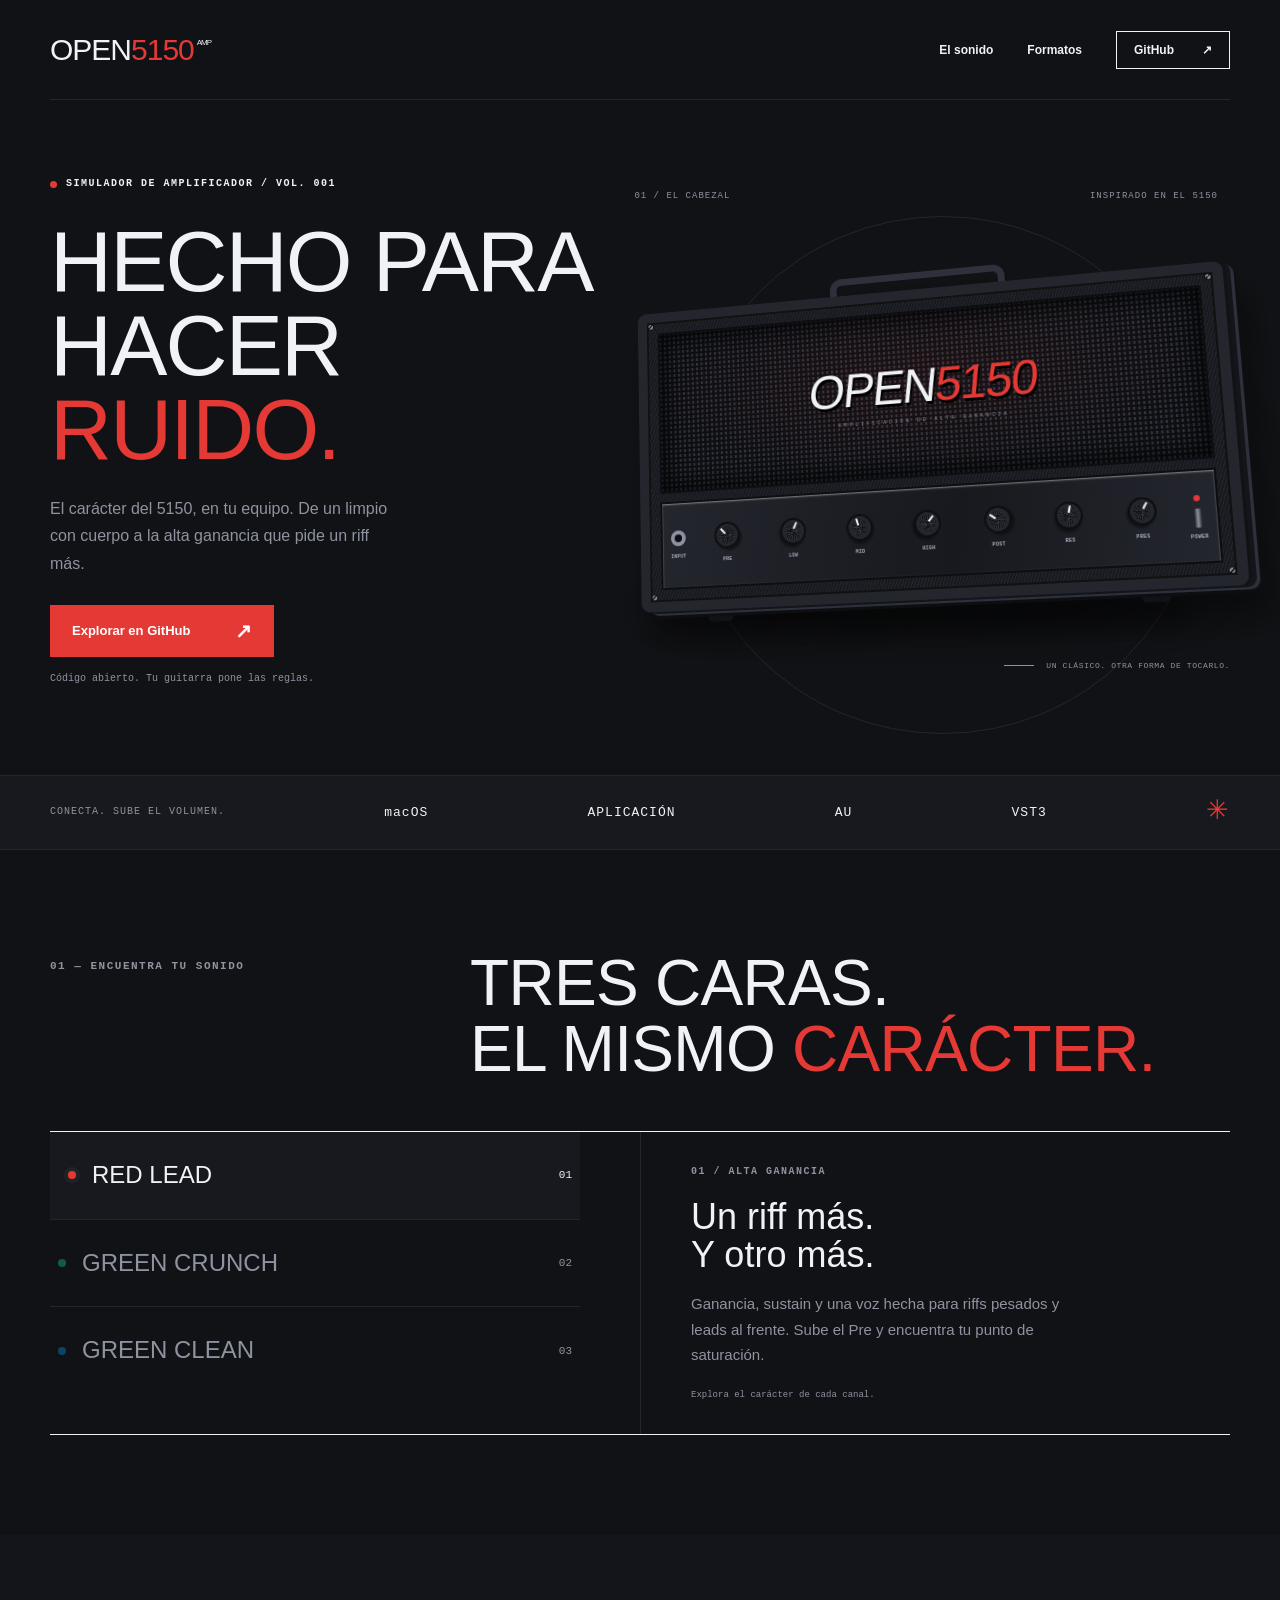
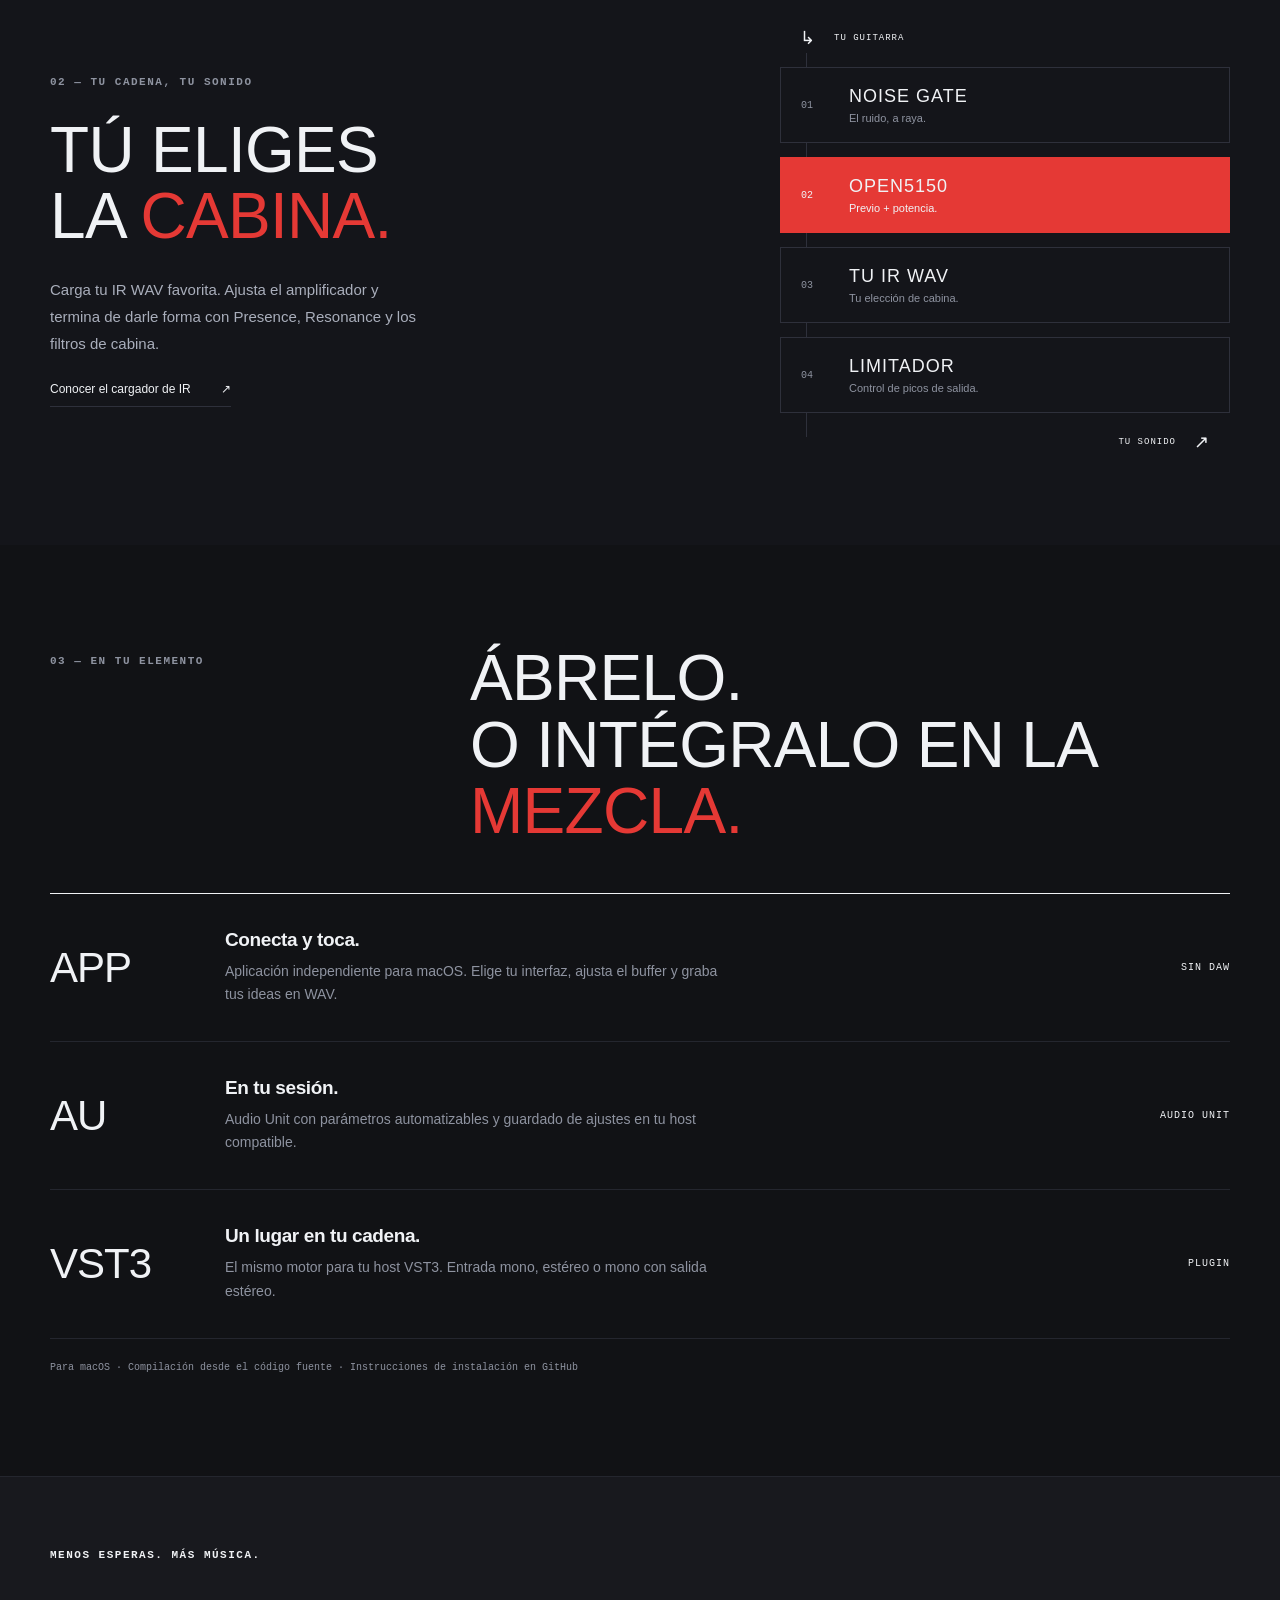
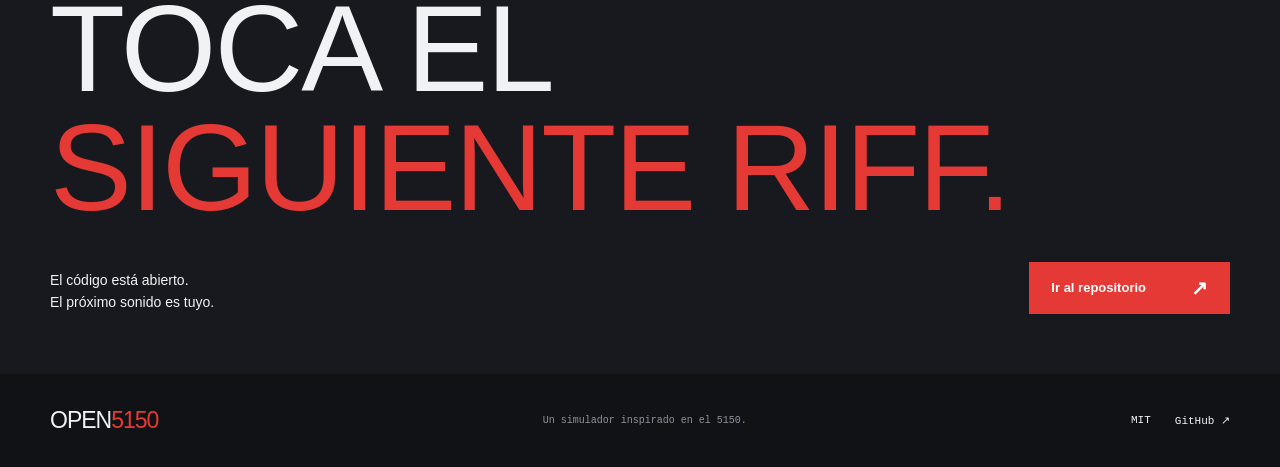
==== docs/index.html @ 1328b720 "Add OPEN5150 landing page with app colors and neutral Spanish" ====
<!doctype html>
<html lang="es">
<head>
  <meta charset="utf-8">
  <meta name="viewport" content="width=device-width, initial-scale=1">
  <meta name="theme-color" content="#111215">
  <meta name="description" content="OPEN5150. Un simulador inspirado en el 5150 para macOS, AU y VST3. Tres canales, alta ganancia e IR de cabina propias. Explora el proyecto en GitHub.">
  <meta property="og:title" content="OPEN5150 — Haz ruido.">
  <meta property="og:description" content="El carácter del 5150. Tu guitarra. Tu cabina. Código abierto para macOS, AU y VST3.">
  <meta property="og:type" content="website">
  <title>OPEN5150 — Haz ruido.</title>
  <link rel="icon" href="favicon.svg" type="image/svg+xml">
  <link rel="stylesheet" href="style.css">
  <script src="app.js" defer></script>
</head>
<body>
  <a class="skip-link" href="#main">Saltar al contenido</a>
  <header class="site-header shell">
    <a class="wordmark" href="#" aria-label="OPEN5150, inicio">OPEN<span>5150</span><i aria-hidden="true">AMP</i></a>
    <nav aria-label="Navegación principal">
      <a class="nav-detail" href="#sonido">El sonido</a>
      <a class="nav-detail" href="#formatos">Formatos</a>
      <a class="nav-github" href="https://github.com/cirocamano/open5150">GitHub <span aria-hidden="true">↗</span></a>
    </nav>
  </header>

  <main id="main">
    <section class="hero shell" aria-labelledby="hero-title">
      <div class="hero-copy">
        <p class="eyebrow"><span class="status-dot" aria-hidden="true"></span> SIMULADOR DE AMPLIFICADOR / VOL. 001</p>
        <h1 id="hero-title">HECHO PARA<br>HACER <span>RUIDO.</span></h1>
        <p class="hero-description">El carácter del 5150, en tu equipo. De un limpio con cuerpo a la alta ganancia que pide un riff más.</p>
        <a class="button button-dark" href="https://github.com/cirocamano/open5150">Explorar en GitHub <span aria-hidden="true">↗</span></a>
        <p class="hero-note">Código abierto. Tu guitarra pone las reglas.</p>
      </div>

      <div class="amp-stage" data-mode="lead">
        <div class="stage-label"><span>01 / EL CABEZAL</span><span>INSPIRADO EN EL 5150</span></div>
        <div class="amp-shadow" aria-hidden="true"></div>
        <div class="amp" role="img" aria-label="Ilustración de un cabezal OPEN5150 con rejilla, controles y piloto de canal">
          <div class="amp-handle" aria-hidden="true"></div>
          <div class="amp-body">
            <div class="amp-grille"><span class="grille-wordmark">OPEN<span>5150</span></span><span class="grille-tag">AMPLIFICACIÓN DE ALTA GANANCIA</span></div>
            <div class="amp-panel">
              <div class="input-jack"><span></span><small>INPUT</small></div>
              <div class="amp-controls" aria-hidden="true">
                <div class="control"><i style="--turn:-42deg"></i><small>PRE</small></div>
                <div class="control"><i style="--turn:25deg"></i><small>LOW</small></div>
                <div class="control"><i style="--turn:-18deg"></i><small>MID</small></div>
                <div class="control"><i style="--turn:40deg"></i><small>HIGH</small></div>
                <div class="control"><i style="--turn:-55deg"></i><small>POST</small></div>
                <div class="control"><i style="--turn:12deg"></i><small>RES</small></div>
                <div class="control"><i style="--turn:32deg"></i><small>PRES</small></div>
              </div>
              <div class="power-switch"><span class="amp-led"></span><i></i><small>POWER</small></div>
            </div>
            <span class="screw screw-tl"></span><span class="screw screw-tr"></span><span class="screw screw-bl"></span><span class="screw screw-br"></span>
          </div>
          <div class="amp-feet" aria-hidden="true"><i></i><i></i></div>
        </div>
        <div class="stage-caption"><span class="caption-line"></span><span>UN CLÁSICO. OTRA FORMA DE TOCARLO.</span></div>
      </div>
    </section>

    <div class="format-strip" aria-label="Disponible para macOS como aplicación, AU y VST3">
      <div class="shell"><span>CONECTA. SUBE EL VOLUMEN.</span><span>macOS</span><span>APLICACIÓN</span><span>AU</span><span>VST3</span><span class="strip-mark" aria-hidden="true">✳</span></div>
    </div>

    <section class="channels shell section-space" id="sonido" aria-labelledby="channels-title">
      <div class="section-heading"><p class="eyebrow">01 — ENCUENTRA TU SONIDO</p><h2 id="channels-title">TRES CARAS.<br>EL MISMO <em>CARÁCTER.</em></h2></div>
      <div class="channel-explorer">
        <div class="channel-options" role="group" aria-label="Explorar los canales del amplificador">
          <button class="channel-button" type="button" data-channel="lead" aria-pressed="true"><span class="channel-dot lead"></span><span>RED LEAD</span><span class="channel-number">01</span></button>
          <button class="channel-button" type="button" data-channel="crunch" aria-pressed="false"><span class="channel-dot crunch"></span><span>GREEN CRUNCH</span><span class="channel-number">02</span></button>
          <button class="channel-button" type="button" data-channel="clean" aria-pressed="false"><span class="channel-dot clean"></span><span>GREEN CLEAN</span><span class="channel-number">03</span></button>
        </div>
        <div class="channel-story" aria-live="polite" aria-atomic="true">
          <p class="eyebrow" id="channel-kicker">01 / ALTA GANANCIA</p>
          <h3 id="channel-title">Un riff más.<br>Y otro más.</h3>
          <p id="channel-description">Ganancia, sustain y una voz hecha para riffs pesados y leads al frente. Sube el Pre y encuentra tu punto de saturación.</p>
          <span class="channel-footnote">Explora el carácter de cada canal.</span>
        </div>
      </div>
    </section>

    <section class="signal-section" aria-labelledby="signal-title">
      <div class="shell signal-inner">
        <div><p class="eyebrow">02 — TU CADENA, TU SONIDO</p><h2 id="signal-title">TÚ ELIGES<br>LA <em>CABINA.</em></h2><p>Carga tu IR WAV favorita. Ajusta el amplificador y termina de darle forma con Presence, Resonance y los filtros de cabina.</p><a class="text-link" href="https://github.com/cirocamano/open5150#cabinas-e-ir">Conocer el cargador de IR <span aria-hidden="true">↗</span></a></div>
        <div class="signal-chain" aria-label="Cadena de señal: entrada, noise gate, amplificador, cabina IR y limitador">
          <div class="signal-end"><span>↳</span> TU GUITARRA</div>
          <div class="signal-node"><span>01</span><strong>NOISE GATE</strong><small>El ruido, a raya.</small></div>
          <div class="signal-node amp-node"><span>02</span><strong>OPEN5150</strong><small>Previo + potencia.</small></div>
          <div class="signal-node"><span>03</span><strong>TU IR WAV</strong><small>Tu elección de cabina.</small></div>
          <div class="signal-node"><span>04</span><strong>LIMITADOR</strong><small>Control de picos de salida.</small></div>
          <div class="signal-end signal-out">TU SONIDO <span>↗</span></div>
        </div>
      </div>
    </section>

    <section class="formats shell section-space" id="formatos" aria-labelledby="formats-title">
      <div class="section-heading"><p class="eyebrow">03 — EN TU ELEMENTO</p><h2 id="formats-title">ÁBRELO.<br>O INTÉGRALO EN LA <em>MEZCLA.</em></h2></div>
      <div class="format-list">
        <div class="format-row"><span class="format-type">APP</span><div><h3>Conecta y toca.</h3><p>Aplicación independiente para macOS. Elige tu interfaz, ajusta el buffer y graba tus ideas en WAV.</p></div><span class="format-label">SIN DAW</span></div>
        <div class="format-row"><span class="format-type">AU</span><div><h3>En tu sesión.</h3><p>Audio Unit con parámetros automatizables y guardado de ajustes en tu host compatible.</p></div><span class="format-label">AUDIO UNIT</span></div>
        <div class="format-row"><span class="format-type">VST3</span><div><h3>Un lugar en tu cadena.</h3><p>El mismo motor para tu host VST3. Entrada mono, estéreo o mono con salida estéreo.</p></div><span class="format-label">PLUGIN</span></div>
      </div>
      <p class="compatibility-note">Para macOS · Compilación desde el código fuente · Instrucciones de instalación en GitHub</p>
    </section>

    <section class="final-cta" aria-labelledby="cta-title"><div class="shell"><p class="eyebrow">MENOS ESPERAS. MÁS MÚSICA.</p><h2 id="cta-title">TOCA EL<br><span>SIGUIENTE RIFF.</span></h2><div class="cta-bottom"><p>El código está abierto.<br>El próximo sonido es tuyo.</p><a class="button button-dark" href="https://github.com/cirocamano/open5150">Ir al repositorio <span aria-hidden="true">↗</span></a></div></div></section>
  </main>

  <footer class="shell site-footer"><a class="wordmark" href="#">OPEN<span>5150</span></a><p>Un simulador inspirado en el 5150.</p><div><a href="https://github.com/cirocamano/open5150/blob/main/LICENSE">MIT</a><a href="https://github.com/cirocamano/open5150">GitHub ↗</a></div></footer>
</body>
</html>
---- docs/style.css ----
:root {
  --paper:#111215;
  --ink:#f0f2f5;
  --muted:#8e93a0;
  --accent:#e53935;
  --line:#24262e;
  --display:Impact,'Arial Narrow','Helvetica Neue',sans-serif;
  --mono:'SFMono-Regular',Consolas,'Liberation Mono',monospace;
  --channel:#e53935;
  color-scheme:dark
}
* {
  box-sizing:border-box
}
html {
  scroll-behavior:smooth;
  scroll-padding-top:30px
}
body {
  margin:0;
  background:var(--paper);
  color:var(--ink);
  font-family:Arial,Helvetica,sans-serif;
  -webkit-font-smoothing:antialiased
}
a {
  color:inherit;
  text-decoration:none
}
button {
  font:inherit
}
button,a {
  -webkit-tap-highlight-color:transparent
}
a:focus-visible,button:focus-visible {
  outline:3px solid var(--accent);
  outline-offset:6px
}
::selection {
  background:var(--accent);
  color:var(--ink)
}
.shell {
  width:min(1280px,calc(100% - 100px));
  margin-inline:auto
}
.eyebrow {
  font:11px/1.6 var(--mono);
  letter-spacing:1.5px;
  font-weight:600
}
.site-header {
  height:100px;
  display:flex;
  align-items:center;
  justify-content:space-between;
  border-bottom:1px solid var(--line)
}
.wordmark {
  font:30px/1 var(--display);
  letter-spacing:-1px;
  white-space:nowrap
}
.wordmark span {
  color:var(--accent)
}
.wordmark i {
  font:8px Arial;
  vertical-align:top;
  display:inline-block;
  margin:3px 0 0 3px
}
.site-header nav {
  display:flex;
  align-items:center;
  gap:34px;
  font-size:12px;
  font-weight:600
}
.nav-github {
  border:1px solid var(--ink);
  padding:11px 17px;
  display:flex;
  gap:28px
}
.nav-github:hover {
  background:var(--ink);
  color:var(--paper)
}
.hero {
  min-height:650px;
  display:grid;
  grid-template-columns:1fr 1.1fr;
  gap:20px;
  align-items:center;
  padding-block:76px 88px
}
.hero-copy {
  position:relative;
  z-index:1
}
.hero-copy .eyebrow {
  display:flex;
  align-items:center;
  gap:9px;
  font-size:10px
}
.status-dot {
  height:7px;
  width:7px;
  border-radius:50%;
  background:var(--accent)
}
h1,h2,h3,p {
  margin-top:0
}
h1 {
  font:clamp(62px,6.7vw,98px)/.98 var(--display);
  letter-spacing:-1.8px;
  margin-block:27px 24px
}
h1 span {
  color:var(--accent)
}
.hero-description {
  max-width:345px;
  font-size:16px;
  line-height:1.7;
  color:var(--muted);
  margin-bottom:28px
}
.button {
  min-height:52px;
  display:inline-flex;
  align-items:center;
  justify-content:space-between;
  gap:45px;
  padding:16px 22px;
  font-size:13px;
  font-weight:600;
  transition:background .2s,transform .2s
}
.button-dark {
  background:var(--accent);
  color:#fff
}
.button-dark:hover {
  background:#c62828;
  transform:translateY(-2px)
}
.button span {
  font-size:20px;
  line-height:1
}
.hero-note {
  margin:14px 0 0;
  font:10px/1.6 var(--mono);
  color:var(--muted)
}
.amp-stage {
  position:relative;
  isolation:isolate;
  min-width:0;
  min-height:410px;
  display:flex;
  flex-direction:column;
  justify-content:center;
  --channel:#e53935
}
.amp-stage[data-mode=crunch] {
  --channel:#10b981
}
.amp-stage[data-mode=clean] {
  --channel:#0284c7
}
.stage-label {
  display:flex;
  justify-content:space-between;
  font:9px/1 var(--mono);
  letter-spacing:1px;
  color:var(--muted);
  margin-bottom:65px;
  padding-inline:12px
}
.amp-stage:before {
  content:'';
  position:absolute;
  width:85%;
  aspect-ratio:1;
  border:1px solid #24262e;
  border-radius:50%;
  left:10%;
  top:5%;
  z-index:-2
}
.amp-stage:after {
  content:'5150';
  position:absolute;
  left:7%;
  top:22%;
  font:clamp(100px,14vw,220px)/1 var(--display);
  letter-spacing:-8px;
  color:#18191e;
  z-index:-1
}
.amp {
  position:relative;
  margin:0 4px 0 0;
  transform:perspective(1100px) rotateY(-10deg) rotateX(7deg) rotate(-4deg);
  filter:drop-shadow(9px 25px 15px #00000066)
}
.amp-body {
  position:relative;
  background:repeating-linear-gradient(110deg,#24262e 0 1px,#18191e 1px 3px);
  border:10px solid #24262e;
  border-radius:9px;
  box-shadow:inset 0 0 0 2px #111,3px 0 0 #111215,7px 2px 0 #14151a,10px 4px 0 #2e303b,12px 7px 0 #0d0e11;
  padding:12px
}
.amp-handle {
  width:30%;
  height:19px;
  margin:auto;
  border:7px solid #2e303b;
  border-bottom:0;
  border-radius:12px 12px 0 0;
  box-shadow:2px 0 #0d0e11;
  transform:translateY(1px)
}
.amp-grille {
  position:relative;
  aspect-ratio:3.3;
  background:radial-gradient(ellipse at 50% 40%,#e5393512,transparent 70%),repeating-linear-gradient(0deg,transparent 0 3px,#0d0e11 3px 5px),repeating-linear-gradient(90deg,#30333d 0 2px,#111215 2px 5px);
  border:2px solid #0d0e11;
  display:flex;
  align-items:center;
  justify-content:center;
  flex-direction:column;
  box-shadow:inset 0 0 20px 8px #0009
}
.grille-wordmark {
  font:clamp(28px,3.8vw,55px)/1 var(--display);
  letter-spacing:-1.6px;
  color:#f0f2f5;
  transform:skew(-8deg);
  text-shadow:2px 3px 0 #000
}
.grille-wordmark>span {
  color:#e53935
}
.grille-tag {
  font:5px/1 var(--mono);
  color:#8e93a0;
  letter-spacing:2.8px;
  margin-top:9px
}
.amp-panel {
  height:90px;
  background:linear-gradient(100deg,#24262e,#18191e 55%,#24262e);
  margin-top:9px;
  border:2px solid #0d0e11;
  box-shadow:inset 0 1px 2px #fff7;
  display:flex;
  align-items:center;
  padding:10px 9px;
  gap:12px
}
.amp-controls {
  display:flex;
  justify-content:space-between;
  flex:1;
  gap:5px
}
.control {
  display:flex;
  flex-direction:column;
  align-items:center;
  gap:9px;
  flex:1
}
.control i {
  position:relative;
  display:block;
  width:clamp(17px,2.1vw,30px);
  aspect-ratio:1;
  border-radius:50%;
  background:repeating-conic-gradient(#111215 0 9deg,#30333d 9deg 17deg);
  border:2px solid #0d0e11;
  box-shadow:0 3px 2px #0006,inset 0 0 0 3px #24262e;
  transform:rotate(var(--turn))
}
.control i:after {
  content:'';
  position:absolute;
  top:2px;
  left:calc(50% - 1px);
  width:2px;
  height:7px;
  background:#f0f2f5
}
.amp-panel small {
  font:5px/1 var(--mono);
  letter-spacing:.3px;
  color:#a9aebb;
  font-weight:bold;
  white-space:nowrap
}
.input-jack,.power-switch {
  display:flex;
  align-items:center;
  flex-direction:column;
  gap:9px
}
.input-jack>span {
  height:16px;
  width:16px;
  border:4px solid #8e93a0;
  border-radius:50%;
  background:#0d0e11;
  box-shadow:0 0 0 1px #24262e
}
.power-switch {
  position:relative;
  gap:6px;
  padding-top:4px
}
.power-switch>i {
  display:block;
  height:20px;
  width:10px;
  background:linear-gradient(90deg,#111215,#8e93a0,#18191e);
  border:1px solid #24262e;
  border-radius:2px
}
.amp-led {
  height:6px;
  width:6px;
  background:var(--channel);
  border-radius:50%;
  transition:background .3s
}
.amp-feet {
  display:flex;
  justify-content:space-between;
  padding-inline:12%;
  height:12px
}
.amp-feet i {
  width:26px;
  background:#111215;
  border-radius:0 0 4px 4px
}
.screw {
  position:absolute;
  height:5px;
  width:5px;
  border-radius:50%;
  background:linear-gradient(135deg,#8e93a0 0 40%,#111 40% 60%,#8e93a0 60%);
  box-shadow:0 0 0 1px #111215
}
.screw-tl {
  top:2px;
  left:2px
}
.screw-tr {
  top:2px;
  right:2px
}
.screw-bl {
  bottom:2px;
  left:2px
}
.screw-br {
  bottom:2px;
  right:2px
}
.amp-shadow {
  position:absolute;
  bottom:40px;
  left:5%;
  height:45px;
  width:90%;
  background:#00000080;
  filter:blur(15px);
  border-radius:50%;
  z-index:-1
}
.stage-caption {
  display:flex;
  align-items:center;
  justify-content:flex-end;
  gap:12px;
  font:8px/1.4 var(--mono);
  letter-spacing:.6px;
  margin-top:50px;
  color:var(--muted)
}
.caption-line {
  width:30px;
  height:1px;
  background:var(--muted)
}
.format-strip {
  background:#18191e;
  color:var(--ink);
  border-block:1px solid var(--line);
  padding-block:23px
}
.format-strip>.shell {
  display:flex;
  align-items:center;
  justify-content:space-between;
  gap:20px;
  font:13px/1 var(--mono);
  letter-spacing:1px
}
.format-strip .shell>span:first-child {
  color:#8e93a0;
  font-size:10px
}
.strip-mark {
  font-size:27px;
  color:var(--accent)
}
.section-space {
  padding-block:100px
}
.section-heading {
  display:grid;
  grid-template-columns:1fr 2fr;
  gap:40px;
  margin-bottom:48px
}
.section-heading .eyebrow {
  padding-top:8px;
  color:var(--muted)
}
h2 {
  font:clamp(43px,5vw,65px)/1.04 var(--display);
  letter-spacing:-.7px;
  margin-bottom:0
}
h2 em {
  font-style:normal;
  color:var(--accent)
}
.channel-explorer {
  display:grid;
  grid-template-columns:1fr 1fr;
  border-top:1px solid var(--ink);
  border-bottom:1px solid var(--ink)
}
.channel-options {
  padding-right:60px
}
.channel-button {
  display:flex;
  align-items:center;
  gap:16px;
  text-align:left;
  width:100%;
  padding:29px 8px;
  background:transparent;
  border:0;
  border-bottom:1px solid var(--line);
  color:var(--muted);
  cursor:pointer;
  font:24px/1.2 var(--display);
  transition:padding .2s,color .2s
}
.channel-button:last-child {
  border-bottom:0
}
.channel-button:hover,.channel-button[aria-pressed=true] {
  color:var(--ink);
  padding-left:18px
}
.channel-button[aria-pressed=true] {
  background:#18191e
}
.channel-dot {
  height:8px;
  width:8px;
  border-radius:50%;
  flex-shrink:0;
  opacity:.45
}
.channel-button[aria-pressed=true] .channel-dot {
  opacity:1;
  box-shadow:0 0 0 4px #ffffff0a
}
.lead {
  background:#e53935
}
.crunch {
  background:#10b981
}
.clean {
  background:#0284c7
}
.channel-number {
  font:11px var(--mono);
  margin-left:auto
}
.channel-story {
  padding:32px 20px 32px 50px;
  border-left:1px solid var(--line);
  min-width:0
}
.channel-story .eyebrow {
  color:var(--muted);
  font-size:10px
}
.channel-story h3 {
  font:36px/1.05 var(--display);
  margin-block:18px
}
.channel-story>p:not(.eyebrow) {
  max-width:380px;
  font-size:15px;
  line-height:1.7;
  color:var(--muted)
}
.channel-footnote {
  font:9px/1.5 var(--mono);
  color:var(--muted)
}
.signal-section {
  background:#14151a;
  color:var(--ink)
}
.signal-inner {
  display:grid;
  grid-template-columns:1fr 1fr;
  gap:100px;
  padding-block:88px
}
.signal-inner>div:first-child {
  align-self:center
}
.signal-inner .eyebrow {
  color:#8e93a0;
  margin-bottom:25px
}
.signal-inner h2 {
  margin-bottom:26px
}
.signal-inner p:not(.eyebrow) {
  max-width:370px;
  line-height:1.8;
  font-size:15px;
  color:#a9aebb
}
.text-link {
  display:inline-flex;
  gap:30px;
  align-items:center;
  font-size:12px;
  border-bottom:1px solid #2e303b;
  padding-block:10px
}
.text-link:hover {
  color:#ff8a80
}
.signal-chain {
  position:relative;
  max-width:450px;
  width:100%;
  justify-self:end
}
.signal-chain:before {
  content:'';
  position:absolute;
  top:20px;
  bottom:20px;
  left:26px;
  border-left:1px solid #2e303b
}
.signal-node {
  position:relative;
  border:1px solid #2e303b;
  padding:18px 20px;
  margin-block:14px;
  background:#14151a;
  display:grid;
  grid-template-columns:36px 1fr;
  gap:5px 12px
}
.signal-node>span {
  font:10px var(--mono);
  color:#8e93a0;
  grid-row:1/3;
  align-self:center
}
.signal-node strong {
  font:18px var(--display);
  letter-spacing:1px
}
.signal-node small {
  color:#8e93a0;
  font-size:11px
}
.amp-node {
  background:var(--accent);
  border-color:var(--accent);
  color:#f0f2f5
}
.amp-node>span,.amp-node small {
  color:#f0f2f5
}
.signal-end {
  position:relative;
  font:9px var(--mono);
  letter-spacing:1px;
  display:flex;
  align-items:center;
  gap:18px;
  background:#14151a;
  width:fit-content;
  padding:4px 20px
}
.signal-end>span {
  font-size:18px
}
.signal-out {
  margin-left:auto
}
.format-list {
  border-top:1px solid var(--ink)
}
.format-row {
  display:grid;
  grid-template-columns:140px 1fr 120px;
  gap:35px;
  align-items:center;
  padding-block:35px;
  border-bottom:1px solid var(--line)
}
.format-type {
  font:42px var(--display);
  letter-spacing:-1px
}
.format-row h3 {
  font-size:19px;
  letter-spacing:-.4px;
  margin-bottom:9px
}
.format-row p {
  font-size:14px;
  line-height:1.65;
  max-width:500px;
  color:var(--muted);
  margin-bottom:0
}
.format-label {
  font:10px/1.6 var(--mono);
  text-align:right;
  letter-spacing:1px
}
.compatibility-note {
  margin:20px 0 0;
  font:10px/1.7 var(--mono);
  color:var(--muted)
}
.final-cta {
  background:#18191e;
  border-top:1px solid var(--line);
  padding-block:70px 60px
}
.final-cta .eyebrow {
  margin-bottom:25px
}
.final-cta h2 {
  font-size:clamp(65px,9.6vw,130px);
  letter-spacing:-2px;
  line-height:.97
}
.final-cta h2>span {
  color:var(--accent)
}
.cta-bottom {
  display:flex;
  align-items:end;
  justify-content:space-between;
  gap:30px;
  margin-top:34px
}
.cta-bottom p {
  font-size:14px;
  line-height:1.6;
  margin:0
}
.site-footer {
  display:flex;
  align-items:center;
  justify-content:space-between;
  gap:30px;
  padding-block:35px
}
.site-footer .wordmark {
  font-size:23px
}
.site-footer p {
  font:10px/1.5 var(--mono);
  color:var(--muted);
  margin:0
}
.site-footer>div {
  display:flex;
  gap:24px;
  font:11px var(--mono)
}
.site-footer a:hover,.nav-detail:hover {
  color:#ff8a80
}
.skip-link {
  position:fixed;
  left:10px;
  top:10px;
  padding:12px;
  background:var(--accent);
  color:white;
  z-index:10;
  transform:translateY(-160%)
}
.skip-link:focus {
  transform:translateY(0)
}
@media(min-width:1450px) {
  .hero {
    min-height:740px
  }
  .amp-stage {
    min-height:460px
  }
  .amp-panel {
    height:100px
  }
  .stage-label {
    margin-bottom:80px
  }
}
@media(max-width:1000px) {
  .shell {
    width:calc(100% - 64px)
  }
  .hero {
    min-height:580px;
    padding-block:65px;
    grid-template-columns:1fr 1fr;
    gap:10px
  }
  h1 {
    font-size:clamp(58px,7.4vw,80px)
  }
  .amp-body {
    border-width:7px;
    padding:8px
  }
  .amp-panel {
    height:74px;
    padding:8px 5px;
    gap:7px
  }
  .control {
    gap:7px
  }
  .amp-panel small {
    font-size:4px
  }
  .grille-tag {
    font-size:4px;
    letter-spacing:1.8px
  }
  .stage-label {
    font-size:7px;
    margin-bottom:50px
  }
  .stage-caption {
    font-size:6px;
    margin-top:32px
  }
  .amp-stage {
    min-height:340px
  }
  .signal-inner {
    gap:55px
  }
  .section-heading {
    grid-template-columns:1fr 2fr;
    gap:20px
  }
  .channel-options {
    padding-right:30px
  }
  .channel-story {
    padding-left:30px
  }
  .format-row {
    grid-template-columns:100px 1fr 100px;
    gap:20px
  }
}
@media(max-width:740px) {
  .shell {
    width:calc(100% - 40px)
  }
  .site-header {
    height:78px
  }
  .wordmark {
    font-size:27px
  }
  .site-header nav {
    gap:18px
  }
  .nav-detail {
    display:none
  }
  .nav-github {
    padding:9px 12px;
    gap:20px
  }
  .hero {
    grid-template-columns:1fr;
    gap:15px;
    padding-block:40px 30px
  }
  .hero-copy .eyebrow {
    font-size:8px;
    letter-spacing:1px
  }
  h1 {
    font-size:clamp(64px,12.5vw,96px);
    margin-block:25px 20px;
    letter-spacing:-1px
  }
  .hero-description {
    max-width:380px;
    font-size:15px
  }
  .hero-note {
    font-size:9px
  }
  .amp-stage {
    max-width:550px;
    width:100%;
    margin-inline:auto;
    min-height:360px;
    padding:0 5px
  }
  .stage-label {
    margin-top:20px;
    margin-bottom:55px;
    font-size:8px
  }
  .amp {
    margin-inline:8px 15px
  }
  .amp-body {
    border-width:8px;
    padding:9px
  }
  .grille-wordmark {
    font-size:clamp(30px,8vw,50px)
  }
  .grille-tag {
    font-size:4px;
    letter-spacing:2px
  }
  .control i {
    width:clamp(20px,5vw,29px)
  }
  .amp-panel {
    height:80px;
    padding:10px 8px;
    gap:12px
  }
  .amp-panel small {
    font-size:5px
  }
  .stage-caption {
    font-size:7px;
    margin-top:35px
  }
  .amp-stage:after {
    font-size:180px;
    left:12%;
    top:17%
  }
  .amp-stage:before {
    width:70%;
    left:18%;
    top:2%
  }
  .amp-shadow {
    bottom:40px
  }
  .format-strip {
    padding-block:19px
  }
  .format-strip>.shell {
    font-size:9px;
    gap:12px;
    letter-spacing:.3px
  }
  .format-strip .shell>span:first-child {
    display:none
  }
  .strip-mark {
    font-size:20px
  }
  .section-space {
    padding-block:65px
  }
  .section-heading {
    grid-template-columns:1fr;
    gap:15px;
    margin-bottom:30px
  }
  .section-heading .eyebrow {
    padding-top:0;
    margin-bottom:0
  }
  h2 {
    font-size:clamp(40px,8vw,59px)
  }
  .channel-explorer {
    grid-template-columns:1fr
  }
  .channel-options {
    padding-right:0
  }
  .channel-button {
    padding:23px 8px;
    font-size:24px
  }
  .channel-button:last-child {
    border-bottom:1px solid var(--line)
  }
  .channel-story {
    border-left:0;
    padding:28px 8px 32px;
    min-height:260px
  }
  .channel-story h3 {
    font-size:34px
  }
  .signal-inner {
    grid-template-columns:1fr;
    padding-block:60px;
    gap:35px
  }
  .signal-inner .eyebrow {
    margin-bottom:20px
  }
  .signal-inner p:not(.eyebrow) {
    max-width:100%
  }
  .signal-chain {
    max-width:100%
  }
  .format-row {
    grid-template-columns:70px 1fr;
    gap:18px;
    padding-block:28px
  }
  .format-type {
    font-size:31px;
    align-self:start
  }
  .format-label {
    display:none
  }
  .format-row h3 {
    font-size:18px
  }
  .format-row p {
    font-size:13px
  }
  .compatibility-note {
    font-size:9px;
    line-height:1.9
  }
  .final-cta {
    padding-block:50px 40px
  }
  .final-cta h2 {
    font-size:clamp(52px,10.5vw,78px);
    letter-spacing:-1px
  }
  .cta-bottom {
    align-items:start;
    flex-direction:column;
    gap:24px
  }
  .cta-bottom .button {
    width:100%
  }
  .site-footer {
    flex-wrap:wrap;
    gap:20px;
    padding-block:28px
  }
  .site-footer p {
    order:3;
    flex-basis:100%;
    font-size:9px
  }
  .site-footer>div {
    margin-left:auto;
    font-size:10px
  }
}
@media(prefers-reduced-motion:reduce) {
  html {
    scroll-behavior:auto
  }
  *,*:before,*:after {
    transition:none!important
  }
}
.channel-story h3 {
  white-space:pre-line
}
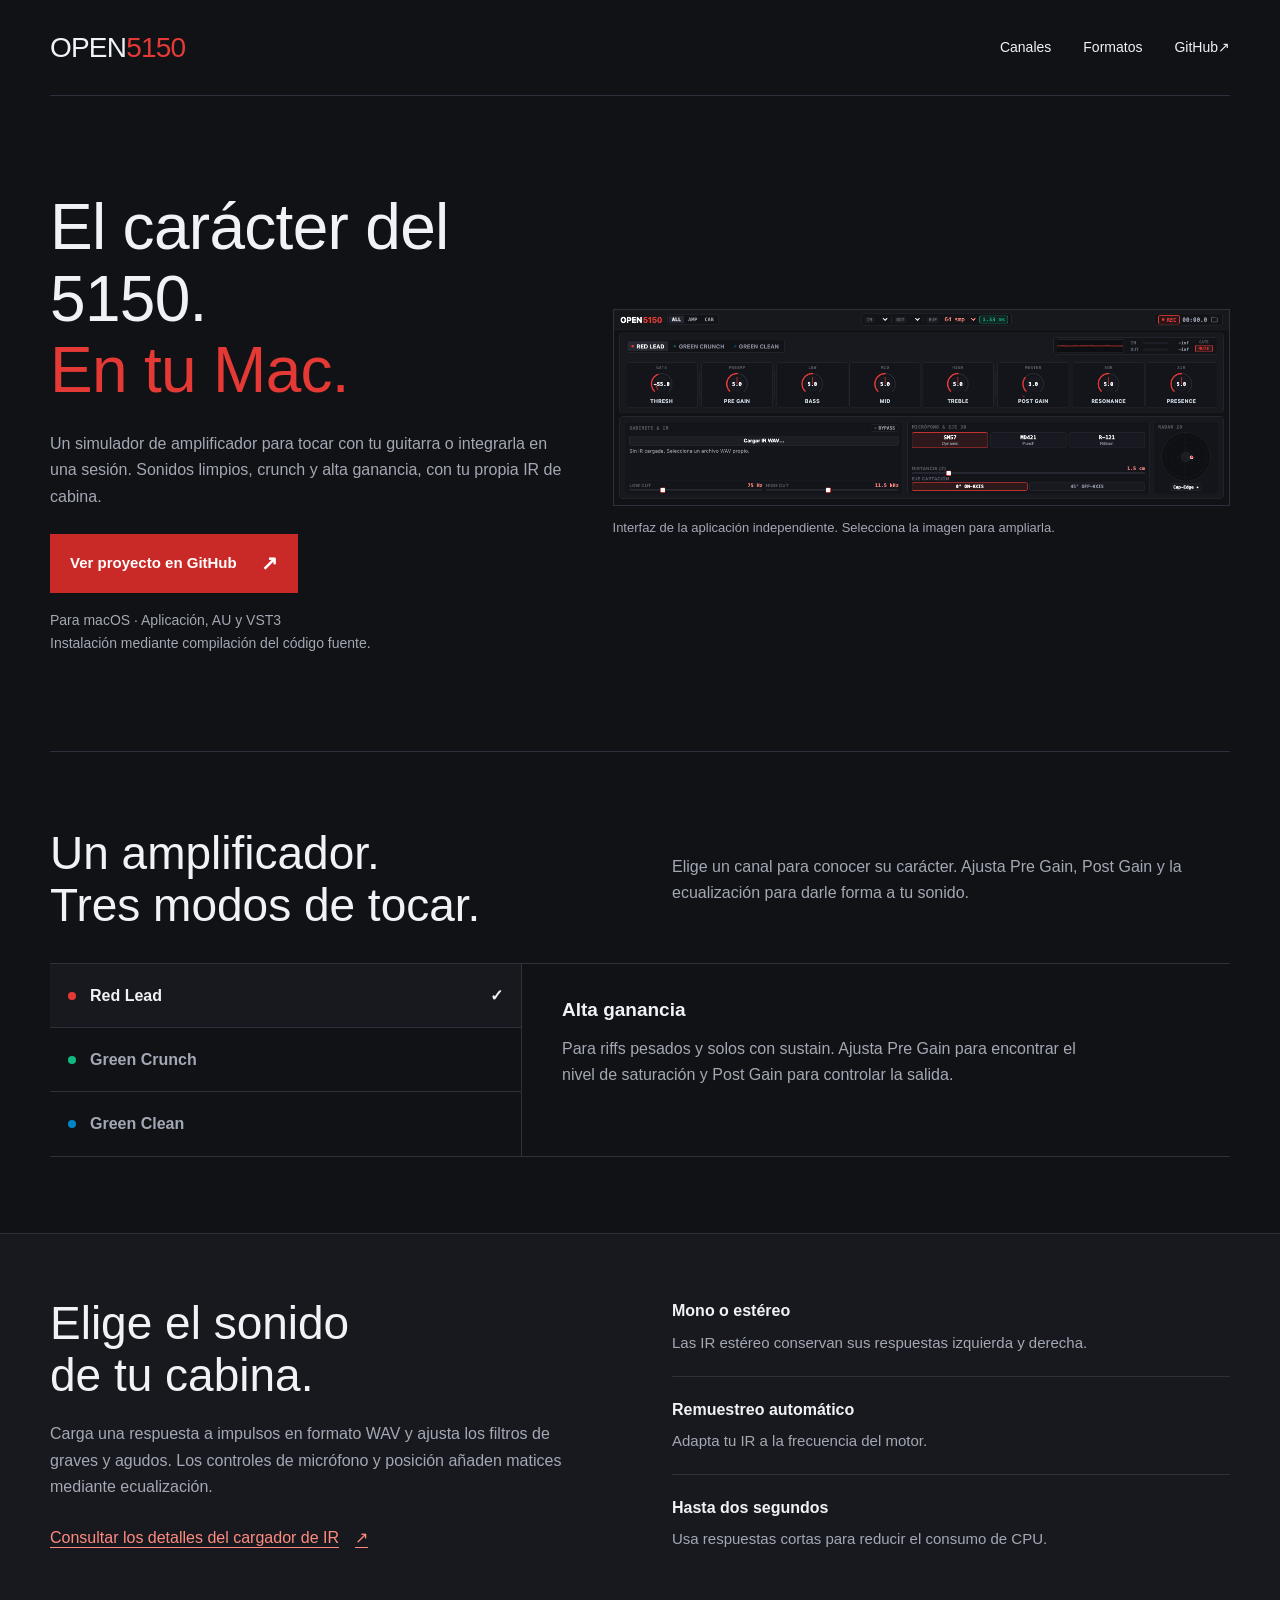
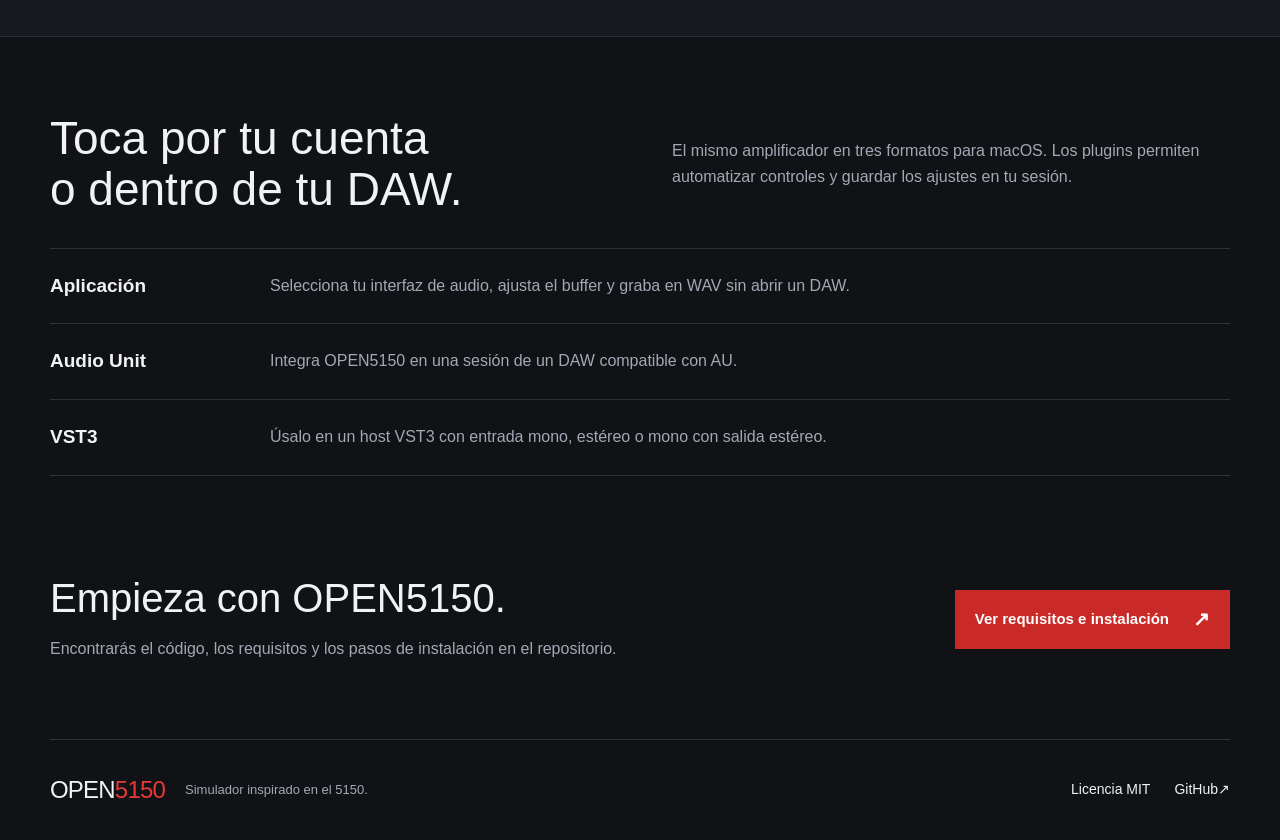
==== commit 131c242d: "Simplify landing content and improve accessibility with Serena design rules" ====
--- a/docs/index.html
+++ b/docs/index.html
@@ -4,11 +4,11 @@
   <meta charset="utf-8">
   <meta name="viewport" content="width=device-width, initial-scale=1">
   <meta name="theme-color" content="#111215">
-  <meta name="description" content="OPEN5150. Un simulador inspirado en el 5150 para macOS, AU y VST3. Tres canales, alta ganancia e IR de cabina propias. Explora el proyecto en GitHub.">
-  <meta property="og:title" content="OPEN5150 — Haz ruido.">
-  <meta property="og:description" content="El carácter del 5150. Tu guitarra. Tu cabina. Código abierto para macOS, AU y VST3.">
+  <meta name="description" content="Simulador de amplificador inspirado en el 5150 para macOS. Aplicación independiente, AU y VST3, con tres modos y carga de IR WAV. Código e instalación en GitHub.">
+  <meta property="og:title" content="OPEN5150 — Simulador de amplificador para macOS">
+  <meta property="og:description" content="Sonidos limpios, crunch y alta ganancia. Usa OPEN5150 como aplicación o plugin AU y VST3.">
   <meta property="og:type" content="website">
-  <title>OPEN5150 — Haz ruido.</title>
+  <title>OPEN5150 — Simulador de amplificador para macOS</title>
   <link rel="icon" href="favicon.svg" type="image/svg+xml">
   <link rel="stylesheet" href="style.css">
   <script src="app.js" defer></script>
@@ -16,100 +16,85 @@
 <body>
   <a class="skip-link" href="#main">Saltar al contenido</a>
   <header class="site-header shell">
-    <a class="wordmark" href="#" aria-label="OPEN5150, inicio">OPEN<span>5150</span><i aria-hidden="true">AMP</i></a>
+    <a class="wordmark" href="#" aria-label="OPEN5150, inicio">OPEN<span>5150</span></a>
     <nav aria-label="Navegación principal">
-      <a class="nav-detail" href="#sonido">El sonido</a>
-      <a class="nav-detail" href="#formatos">Formatos</a>
-      <a class="nav-github" href="https://github.com/cirocamano/open5150">GitHub <span aria-hidden="true">↗</span></a>
+      <a href="#sonido">Canales</a>
+      <a href="#formatos">Formatos</a>
+      <a href="https://github.com/cirocamano/open5150">GitHub <span aria-hidden="true">↗</span></a>
     </nav>
   </header>
 
   <main id="main">
     <section class="hero shell" aria-labelledby="hero-title">
       <div class="hero-copy">
-        <p class="eyebrow"><span class="status-dot" aria-hidden="true"></span> SIMULADOR DE AMPLIFICADOR / VOL. 001</p>
-        <h1 id="hero-title">HECHO PARA<br>HACER <span>RUIDO.</span></h1>
-        <p class="hero-description">El carácter del 5150, en tu equipo. De un limpio con cuerpo a la alta ganancia que pide un riff más.</p>
-        <a class="button button-dark" href="https://github.com/cirocamano/open5150">Explorar en GitHub <span aria-hidden="true">↗</span></a>
-        <p class="hero-note">Código abierto. Tu guitarra pone las reglas.</p>
+        <h1 id="hero-title">El carácter del 5150.<br><span>En tu Mac.</span></h1>
+        <p class="hero-description">Un simulador de amplificador para tocar con tu guitarra o integrarla en una sesión. Sonidos limpios, crunch y alta ganancia, con tu propia IR de cabina.</p>
+        <a class="button" href="https://github.com/cirocamano/open5150">Ver proyecto en GitHub <span aria-hidden="true">↗</span></a>
+        <p class="hero-note">Para macOS · Aplicación, AU y VST3<br>Instalación mediante compilación del código fuente.</p>
       </div>
-
-      <div class="amp-stage" data-mode="lead">
-        <div class="stage-label"><span>01 / EL CABEZAL</span><span>INSPIRADO EN EL 5150</span></div>
-        <div class="amp-shadow" aria-hidden="true"></div>
-        <div class="amp" role="img" aria-label="Ilustración de un cabezal OPEN5150 con rejilla, controles y piloto de canal">
-          <div class="amp-handle" aria-hidden="true"></div>
-          <div class="amp-body">
-            <div class="amp-grille"><span class="grille-wordmark">OPEN<span>5150</span></span><span class="grille-tag">AMPLIFICACIÓN DE ALTA GANANCIA</span></div>
-            <div class="amp-panel">
-              <div class="input-jack"><span></span><small>INPUT</small></div>
-              <div class="amp-controls" aria-hidden="true">
-                <div class="control"><i style="--turn:-42deg"></i><small>PRE</small></div>
-                <div class="control"><i style="--turn:25deg"></i><small>LOW</small></div>
-                <div class="control"><i style="--turn:-18deg"></i><small>MID</small></div>
-                <div class="control"><i style="--turn:40deg"></i><small>HIGH</small></div>
-                <div class="control"><i style="--turn:-55deg"></i><small>POST</small></div>
-                <div class="control"><i style="--turn:12deg"></i><small>RES</small></div>
-                <div class="control"><i style="--turn:32deg"></i><small>PRES</small></div>
-              </div>
-              <div class="power-switch"><span class="amp-led"></span><i></i><small>POWER</small></div>
-            </div>
-            <span class="screw screw-tl"></span><span class="screw screw-tr"></span><span class="screw screw-bl"></span><span class="screw screw-br"></span>
-          </div>
-          <div class="amp-feet" aria-hidden="true"><i></i><i></i></div>
-        </div>
-        <div class="stage-caption"><span class="caption-line"></span><span>UN CLÁSICO. OTRA FORMA DE TOCARLO.</span></div>
-      </div>
+      <figure class="product-preview">
+        <a href="assets/interface.png" target="_blank" rel="noopener" aria-label="Abrir captura ampliada de la interfaz de OPEN5150 en una pestaña nueva">
+          <img src="assets/interface.png" width="1200" height="380" alt="Interfaz de OPEN5150: selección de canal, controles del amplificador, cargador de IR WAV y ajustes de micrófono.">
+        </a>
+        <figcaption>Interfaz de la aplicación independiente. Selecciona la imagen para ampliarla.</figcaption>
+      </figure>
     </section>
 
-    <div class="format-strip" aria-label="Disponible para macOS como aplicación, AU y VST3">
-      <div class="shell"><span>CONECTA. SUBE EL VOLUMEN.</span><span>macOS</span><span>APLICACIÓN</span><span>AU</span><span>VST3</span><span class="strip-mark" aria-hidden="true">✳</span></div>
-    </div>
-
     <section class="channels shell section-space" id="sonido" aria-labelledby="channels-title">
-      <div class="section-heading"><p class="eyebrow">01 — ENCUENTRA TU SONIDO</p><h2 id="channels-title">TRES CARAS.<br>EL MISMO <em>CARÁCTER.</em></h2></div>
+      <div class="section-heading">
+        <h2 id="channels-title">Un amplificador.<br>Tres modos de tocar.</h2>
+        <p>Elige un canal para conocer su carácter. Ajusta Pre Gain, Post Gain y la ecualización para darle forma a tu sonido.</p>
+      </div>
       <div class="channel-explorer">
-        <div class="channel-options" role="group" aria-label="Explorar los canales del amplificador">
-          <button class="channel-button" type="button" data-channel="lead" aria-pressed="true"><span class="channel-dot lead"></span><span>RED LEAD</span><span class="channel-number">01</span></button>
-          <button class="channel-button" type="button" data-channel="crunch" aria-pressed="false"><span class="channel-dot crunch"></span><span>GREEN CRUNCH</span><span class="channel-number">02</span></button>
-          <button class="channel-button" type="button" data-channel="clean" aria-pressed="false"><span class="channel-dot clean"></span><span>GREEN CLEAN</span><span class="channel-number">03</span></button>
+        <div class="channel-options" role="group" aria-label="Conocer los canales del amplificador">
+          <button type="button" data-channel="lead" aria-pressed="true" aria-controls="channel-story"><span class="channel-dot lead" aria-hidden="true"></span>Red Lead</button>
+          <button type="button" data-channel="crunch" aria-pressed="false" aria-controls="channel-story"><span class="channel-dot crunch" aria-hidden="true"></span>Green Crunch</button>
+          <button type="button" data-channel="clean" aria-pressed="false" aria-controls="channel-story"><span class="channel-dot clean" aria-hidden="true"></span>Green Clean</button>
         </div>
-        <div class="channel-story" aria-live="polite" aria-atomic="true">
-          <p class="eyebrow" id="channel-kicker">01 / ALTA GANANCIA</p>
-          <h3 id="channel-title">Un riff más.<br>Y otro más.</h3>
-          <p id="channel-description">Ganancia, sustain y una voz hecha para riffs pesados y leads al frente. Sube el Pre y encuentra tu punto de saturación.</p>
-          <span class="channel-footnote">Explora el carácter de cada canal.</span>
+        <div class="channel-story" id="channel-story" data-mode="lead" aria-live="polite" aria-atomic="true">
+          <h3 id="channel-title">Alta ganancia</h3>
+          <p id="channel-description">Para riffs pesados y solos con sustain. Ajusta Pre Gain para encontrar el nivel de saturación y Post Gain para controlar la salida.</p>
         </div>
       </div>
     </section>
 
-    <section class="signal-section" aria-labelledby="signal-title">
-      <div class="shell signal-inner">
-        <div><p class="eyebrow">02 — TU CADENA, TU SONIDO</p><h2 id="signal-title">TÚ ELIGES<br>LA <em>CABINA.</em></h2><p>Carga tu IR WAV favorita. Ajusta el amplificador y termina de darle forma con Presence, Resonance y los filtros de cabina.</p><a class="text-link" href="https://github.com/cirocamano/open5150#cabinas-e-ir">Conocer el cargador de IR <span aria-hidden="true">↗</span></a></div>
-        <div class="signal-chain" aria-label="Cadena de señal: entrada, noise gate, amplificador, cabina IR y limitador">
-          <div class="signal-end"><span>↳</span> TU GUITARRA</div>
-          <div class="signal-node"><span>01</span><strong>NOISE GATE</strong><small>El ruido, a raya.</small></div>
-          <div class="signal-node amp-node"><span>02</span><strong>OPEN5150</strong><small>Previo + potencia.</small></div>
-          <div class="signal-node"><span>03</span><strong>TU IR WAV</strong><small>Tu elección de cabina.</small></div>
-          <div class="signal-node"><span>04</span><strong>LIMITADOR</strong><small>Control de picos de salida.</small></div>
-          <div class="signal-end signal-out">TU SONIDO <span>↗</span></div>
+    <section class="cabinet-section" aria-labelledby="cabinet-title">
+      <div class="shell cabinet-inner">
+        <div>
+          <h2 id="cabinet-title">Elige el sonido<br>de tu cabina.</h2>
+          <p>Carga una respuesta a impulsos en formato WAV y ajusta los filtros de graves y agudos. Los controles de micrófono y posición añaden matices mediante ecualización.</p>
+          <a class="text-link" href="https://github.com/cirocamano/open5150#cabinas-e-ir">Consultar los detalles del cargador de IR <span aria-hidden="true">↗</span></a>
         </div>
+        <dl class="ir-specs">
+          <div><dt>Mono o estéreo</dt><dd>Las IR estéreo conservan sus respuestas izquierda y derecha.</dd></div>
+          <div><dt>Remuestreo automático</dt><dd>Adapta tu IR a la frecuencia del motor.</dd></div>
+          <div><dt>Hasta dos segundos</dt><dd>Usa respuestas cortas para reducir el consumo de CPU.</dd></div>
+        </dl>
       </div>
     </section>
 
     <section class="formats shell section-space" id="formatos" aria-labelledby="formats-title">
-      <div class="section-heading"><p class="eyebrow">03 — EN TU ELEMENTO</p><h2 id="formats-title">ÁBRELO.<br>O INTÉGRALO EN LA <em>MEZCLA.</em></h2></div>
+      <div class="section-heading">
+        <h2 id="formats-title">Toca por tu cuenta<br>o dentro de tu DAW.</h2>
+        <p>El mismo amplificador en tres formatos para macOS. Los plugins permiten automatizar controles y guardar los ajustes en tu sesión.</p>
+      </div>
       <div class="format-list">
-        <div class="format-row"><span class="format-type">APP</span><div><h3>Conecta y toca.</h3><p>Aplicación independiente para macOS. Elige tu interfaz, ajusta el buffer y graba tus ideas en WAV.</p></div><span class="format-label">SIN DAW</span></div>
-        <div class="format-row"><span class="format-type">AU</span><div><h3>En tu sesión.</h3><p>Audio Unit con parámetros automatizables y guardado de ajustes en tu host compatible.</p></div><span class="format-label">AUDIO UNIT</span></div>
-        <div class="format-row"><span class="format-type">VST3</span><div><h3>Un lugar en tu cadena.</h3><p>El mismo motor para tu host VST3. Entrada mono, estéreo o mono con salida estéreo.</p></div><span class="format-label">PLUGIN</span></div>
+        <div class="format-row"><h3>Aplicación</h3><p>Selecciona tu interfaz de audio, ajusta el buffer y graba en WAV sin abrir un DAW.</p></div>
+        <div class="format-row"><h3>Audio Unit</h3><p>Integra OPEN5150 en una sesión de un DAW compatible con AU.</p></div>
+        <div class="format-row"><h3>VST3</h3><p>Úsalo en un host VST3 con entrada mono, estéreo o mono con salida estéreo.</p></div>
       </div>
-      <p class="compatibility-note">Para macOS · Compilación desde el código fuente · Instrucciones de instalación en GitHub</p>
     </section>
 
-    <section class="final-cta" aria-labelledby="cta-title"><div class="shell"><p class="eyebrow">MENOS ESPERAS. MÁS MÚSICA.</p><h2 id="cta-title">TOCA EL<br><span>SIGUIENTE RIFF.</span></h2><div class="cta-bottom"><p>El código está abierto.<br>El próximo sonido es tuyo.</p><a class="button button-dark" href="https://github.com/cirocamano/open5150">Ir al repositorio <span aria-hidden="true">↗</span></a></div></div></section>
+    <section class="installation shell" aria-labelledby="installation-title">
+      <div><h2 id="installation-title">Empieza con OPEN5150.</h2><p>Encontrarás el código, los requisitos y los pasos de instalación en el repositorio.</p></div>
+      <a class="button" href="https://github.com/cirocamano/open5150#requisitos">Ver requisitos e instalación <span aria-hidden="true">↗</span></a>
+    </section>
   </main>
 
-  <footer class="shell site-footer"><a class="wordmark" href="#">OPEN<span>5150</span></a><p>Un simulador inspirado en el 5150.</p><div><a href="https://github.com/cirocamano/open5150/blob/main/LICENSE">MIT</a><a href="https://github.com/cirocamano/open5150">GitHub ↗</a></div></footer>
+  <footer class="shell site-footer">
+    <a class="wordmark" href="#">OPEN<span>5150</span></a>
+    <p>Simulador inspirado en el 5150.</p>
+    <div><a href="https://github.com/cirocamano/open5150/blob/main/LICENSE">Licencia MIT</a><a href="https://github.com/cirocamano/open5150">GitHub <span aria-hidden="true">↗</span></a></div>
+  </footer>
 </body>
 </html>
--- a/docs/style.css
+++ b/docs/style.css
@@ -1,1026 +1,157 @@
 :root {
-  --paper:#111215;
-  --ink:#f0f2f5;
-  --muted:#8e93a0;
-  --accent:#e53935;
-  --line:#24262e;
-  --display:Impact,'Arial Narrow','Helvetica Neue',sans-serif;
-  --mono:'SFMono-Regular',Consolas,'Liberation Mono',monospace;
-  --channel:#e53935;
-  color-scheme:dark
+  --background: #111215;
+  --panel: #18191e;
+  --border: #2e303b;
+  --text: #f0f2f5;
+  --muted: #a3a8b5;
+  --accent: #e53935;
+  --crunch: #10b981;
+  --clean: #0284c7;
+  --display: Impact, 'Arial Narrow', 'Helvetica Neue', sans-serif;
+  color-scheme: dark;
 }
-* {
-  box-sizing:border-box
+* { box-sizing: border-box; }
+html { scroll-behavior: smooth; scroll-padding-top: 24px; }
+body {
+  margin: 0;
+  background: var(--background);
+  color: var(--text);
+  font-family: -apple-system, BlinkMacSystemFont, 'Segoe UI', Arial, sans-serif;
+  font-size: 16px;
+  line-height: 1.65;
+  -webkit-font-smoothing: antialiased;
 }
-html {
-  scroll-behavior:smooth;
-  scroll-padding-top:30px
+a { color: inherit; text-decoration: none; }
+button { font: inherit; }
+a, button { -webkit-tap-highlight-color: transparent; }
+a:focus-visible, button:focus-visible {
+  outline: 3px solid var(--text);
+  outline-offset: 5px;
 }
-body {
-  margin:0;
-  background:var(--paper);
-  color:var(--ink);
-  font-family:Arial,Helvetica,sans-serif;
-  -webkit-font-smoothing:antialiased
+::selection { background: #96312f; color: white; }
+h1, h2, h3, p, figure, dl { margin: 0; }
+h1, h2 { font-family: var(--display); font-weight: 400; line-height: 1.12; }
+h1 { font-size: clamp(44px, 9vw, 76px); letter-spacing: -.7px; }
+h2 { font-size: clamp(32px, 6.5vw, 46px); }
+h3 { font-size: 19px; line-height: 1.4; font-weight: 650; }
+p, dd { color: var(--muted); }
+.shell { width: min(1180px, calc(100% - 40px)); margin-inline: auto; }
+.site-header {
+  display: flex;
+  align-items: center;
+  justify-content: space-between;
+  gap: 20px;
+  min-height: 84px;
+  border-bottom: 1px solid var(--border);
 }
-a {
-  color:inherit;
-  text-decoration:none
+.wordmark { font: 28px/1 var(--display); letter-spacing: -.8px; }
+.wordmark span { color: var(--accent); }
+.site-header nav { display: flex; gap: 18px; align-items: center; font-size: 14px; }
+.site-header nav a, .site-footer a { display: inline-flex; align-items: center; min-height: 44px; }
+.site-header nav a:hover, .site-footer a:hover { text-decoration: underline; text-underline-offset: 5px; }
+.hero { padding-block: 56px; display: grid; gap: 36px; }
+h1 span { color: var(--accent); }
+.hero-description { max-width: 600px; margin-block: 24px; font-size: 17px; }
+.button {
+  display: inline-flex;
+  justify-content: center;
+  align-items: center;
+  gap: 24px;
+  min-height: 50px;
+  padding: 13px 20px;
+  background: #ca2a27;
+  color: #fff;
+  font-size: 15px;
+  font-weight: 600;
+  transition: background .15s;
 }
-button {
-  font:inherit
+.button:hover { background: #b42422; }
+.button span { font-size: 20px; }
+.hero-note { margin-top: 16px; font-size: 14px; }
+.product-preview { align-self: center; min-width: 0; }
+.product-preview a { display: block; border: 1px solid var(--border); }
+.product-preview img { width: 100%; height: auto; display: block; }
+.product-preview figcaption { color: var(--muted); font-size: 13px; line-height: 1.6; margin-top: 12px; }
+.section-space { padding-block: 56px; }
+.section-heading { display: grid; gap: 20px; margin-bottom: 32px; }
+.section-heading p { max-width: 540px; }
+.channels { border-top: 1px solid var(--border); }
+.channel-explorer { display: grid; border-block: 1px solid var(--border); }
+.channel-options { display: grid; }
+.channel-options button {
+  display: flex;
+  align-items: center;
+  gap: 14px;
+  min-height: 64px;
+  width: 100%;
+  padding: 18px;
+  border: 0;
+  border-bottom: 1px solid var(--border);
+  background: transparent;
+  color: var(--muted);
+  text-align: left;
+  font-weight: 600;
+  cursor: pointer;
 }
-button,a {
-  -webkit-tap-highlight-color:transparent
+.channel-options button:hover { color: var(--text); background: #1c1d24; }
+.channel-options button[aria-pressed=true] { color: var(--text); background: var(--panel); }
+.channel-options button[aria-pressed=true]::after { content: '✓'; margin-left: auto; }
+.channel-dot { width: 8px; height: 8px; border-radius: 50%; flex-shrink: 0; }
+.lead { background: var(--accent); }
+.crunch { background: var(--crunch); }
+.clean { background: var(--clean); }
+.channel-story { padding: 28px 18px; min-height: 210px; }
+.channel-story h3 { margin-bottom: 12px; }
+.channel-story p { max-width: 550px; }
+.cabinet-section { background: var(--panel); border-block: 1px solid var(--border); }
+.cabinet-inner { display: grid; gap: 28px; padding-block: 56px; }
+.cabinet-inner h2 { margin-bottom: 20px; }
+.cabinet-inner p { max-width: 540px; }
+.text-link { display: inline-flex; align-items: center; gap: 16px; min-height: 44px; margin-top: 16px; color: #ff8a80; text-decoration: underline; text-underline-offset: 4px; }
+.text-link:hover { color: var(--text); }
+.ir-specs > div { padding-block: 20px; border-bottom: 1px solid var(--border); }
+.ir-specs > div:first-child { padding-top: 0; }
+.ir-specs > div:last-child { border-bottom: 0; }
+dt { font-weight: 600; margin-bottom: 6px; }
+dd { margin: 0; font-size: 15px; }
+.format-list { border-top: 1px solid var(--border); }
+.format-row { display: grid; gap: 10px; padding-block: 24px; border-bottom: 1px solid var(--border); }
+.format-row p { max-width: 700px; }
+.installation { display: grid; gap: 24px; padding-block: 40px 56px; }
+.installation h2 { margin-bottom: 16px; font-size: clamp(30px, 6vw, 40px); }
+.installation .button { justify-self: start; }
+.site-footer { display: flex; flex-wrap: wrap; align-items: center; gap: 20px; padding-block: 28px; border-top: 1px solid var(--border); }
+.site-footer .wordmark { font-size: 24px; }
+.site-footer p { font-size: 13px; }
+.site-footer > div { display: flex; gap: 24px; font-size: 14px; }
+.skip-link { position: fixed; left: 12px; top: 12px; padding: 12px; background: #ca2a27; color: white; z-index: 10; transform: translateY(-160%); }
+.skip-link:focus { transform: translateY(0); }
+@media (min-width: 760px) {
+  .shell { width: min(1180px, calc(100% - 80px)); }
+  .site-header { min-height: 96px; }
+  .site-header nav { gap: 32px; }
+  .hero { padding-block: 76px; gap: 44px; }
+  .section-space { padding-block: 76px; }
+  .section-heading { grid-template-columns: 1fr 1fr; gap: 64px; align-items: center; }
+  .channel-explorer { grid-template-columns: 1fr 1.5fr; }
+  .channel-options { border-right: 1px solid var(--border); }
+  .channel-options button:last-child { border-bottom: 0; }
+  .channel-story { padding: 32px 40px; align-self: center; min-height: 190px; }
+  .cabinet-inner { grid-template-columns: 1fr 1fr; gap: 64px; padding-block: 64px; }
+  .format-row { grid-template-columns: 180px 1fr; gap: 40px; }
+  .installation { grid-template-columns: 1fr auto; align-items: center; padding-block: 24px 76px; gap: 40px; }
+  .site-footer > div { margin-left: auto; }
 }
-a:focus-visible,button:focus-visible {
-  outline:3px solid var(--accent);
-  outline-offset:6px
+@media (min-width: 1100px) {
+  .hero { grid-template-columns: 1fr 1.2fr; gap: 48px; padding-block: 96px; }
+  h1 { font-size: 64px; }
+  .hero-description { font-size: 16px; }
 }
-::selection {
-  background:var(--accent);
-  color:var(--ink)
+@media (max-width: 380px) {
+  .site-header { flex-wrap: wrap; gap: 0; padding-block: 16px; }
+  .site-header nav { width: 100%; justify-content: space-between; }
 }
-.shell {
-  width:min(1280px,calc(100% - 100px));
-  margin-inline:auto
+@media (prefers-reduced-motion: reduce) {
+  html { scroll-behavior: auto; }
+  * { transition: none !important; }
 }
-.eyebrow {
-  font:11px/1.6 var(--mono);
-  letter-spacing:1.5px;
-  font-weight:600
-}
-.site-header {
-  height:100px;
-  display:flex;
-  align-items:center;
-  justify-content:space-between;
-  border-bottom:1px solid var(--line)
-}
-.wordmark {
-  font:30px/1 var(--display);
-  letter-spacing:-1px;
-  white-space:nowrap
-}
-.wordmark span {
-  color:var(--accent)
-}
-.wordmark i {
-  font:8px Arial;
-  vertical-align:top;
-  display:inline-block;
-  margin:3px 0 0 3px
-}
-.site-header nav {
-  display:flex;
-  align-items:center;
-  gap:34px;
-  font-size:12px;
-  font-weight:600
-}
-.nav-github {
-  border:1px solid var(--ink);
-  padding:11px 17px;
-  display:flex;
-  gap:28px
-}
-.nav-github:hover {
-  background:var(--ink);
-  color:var(--paper)
-}
-.hero {
-  min-height:650px;
-  display:grid;
-  grid-template-columns:1fr 1.1fr;
-  gap:20px;
-  align-items:center;
-  padding-block:76px 88px
-}
-.hero-copy {
-  position:relative;
-  z-index:1
-}
-.hero-copy .eyebrow {
-  display:flex;
-  align-items:center;
-  gap:9px;
-  font-size:10px
-}
-.status-dot {
-  height:7px;
-  width:7px;
-  border-radius:50%;
-  background:var(--accent)
-}
-h1,h2,h3,p {
-  margin-top:0
-}
-h1 {
-  font:clamp(62px,6.7vw,98px)/.98 var(--display);
-  letter-spacing:-1.8px;
-  margin-block:27px 24px
-}
-h1 span {
-  color:var(--accent)
-}
-.hero-description {
-  max-width:345px;
-  font-size:16px;
-  line-height:1.7;
-  color:var(--muted);
-  margin-bottom:28px
-}
-.button {
-  min-height:52px;
-  display:inline-flex;
-  align-items:center;
-  justify-content:space-between;
-  gap:45px;
-  padding:16px 22px;
-  font-size:13px;
-  font-weight:600;
-  transition:background .2s,transform .2s
-}
-.button-dark {
-  background:var(--accent);
-  color:#fff
-}
-.button-dark:hover {
-  background:#c62828;
-  transform:translateY(-2px)
-}
-.button span {
-  font-size:20px;
-  line-height:1
-}
-.hero-note {
-  margin:14px 0 0;
-  font:10px/1.6 var(--mono);
-  color:var(--muted)
-}
-.amp-stage {
-  position:relative;
-  isolation:isolate;
-  min-width:0;
-  min-height:410px;
-  display:flex;
-  flex-direction:column;
-  justify-content:center;
-  --channel:#e53935
-}
-.amp-stage[data-mode=crunch] {
-  --channel:#10b981
-}
-.amp-stage[data-mode=clean] {
-  --channel:#0284c7
-}
-.stage-label {
-  display:flex;
-  justify-content:space-between;
-  font:9px/1 var(--mono);
-  letter-spacing:1px;
-  color:var(--muted);
-  margin-bottom:65px;
-  padding-inline:12px
-}
-.amp-stage:before {
-  content:'';
-  position:absolute;
-  width:85%;
-  aspect-ratio:1;
-  border:1px solid #24262e;
-  border-radius:50%;
-  left:10%;
-  top:5%;
-  z-index:-2
-}
-.amp-stage:after {
-  content:'5150';
-  position:absolute;
-  left:7%;
-  top:22%;
-  font:clamp(100px,14vw,220px)/1 var(--display);
-  letter-spacing:-8px;
-  color:#18191e;
-  z-index:-1
-}
-.amp {
-  position:relative;
-  margin:0 4px 0 0;
-  transform:perspective(1100px) rotateY(-10deg) rotateX(7deg) rotate(-4deg);
-  filter:drop-shadow(9px 25px 15px #00000066)
-}
-.amp-body {
-  position:relative;
-  background:repeating-linear-gradient(110deg,#24262e 0 1px,#18191e 1px 3px);
-  border:10px solid #24262e;
-  border-radius:9px;
-  box-shadow:inset 0 0 0 2px #111,3px 0 0 #111215,7px 2px 0 #14151a,10px 4px 0 #2e303b,12px 7px 0 #0d0e11;
-  padding:12px
-}
-.amp-handle {
-  width:30%;
-  height:19px;
-  margin:auto;
-  border:7px solid #2e303b;
-  border-bottom:0;
-  border-radius:12px 12px 0 0;
-  box-shadow:2px 0 #0d0e11;
-  transform:translateY(1px)
-}
-.amp-grille {
-  position:relative;
-  aspect-ratio:3.3;
-  background:radial-gradient(ellipse at 50% 40%,#e5393512,transparent 70%),repeating-linear-gradient(0deg,transparent 0 3px,#0d0e11 3px 5px),repeating-linear-gradient(90deg,#30333d 0 2px,#111215 2px 5px);
-  border:2px solid #0d0e11;
-  display:flex;
-  align-items:center;
-  justify-content:center;
-  flex-direction:column;
-  box-shadow:inset 0 0 20px 8px #0009
-}
-.grille-wordmark {
-  font:clamp(28px,3.8vw,55px)/1 var(--display);
-  letter-spacing:-1.6px;
-  color:#f0f2f5;
-  transform:skew(-8deg);
-  text-shadow:2px 3px 0 #000
-}
-.grille-wordmark>span {
-  color:#e53935
-}
-.grille-tag {
-  font:5px/1 var(--mono);
-  color:#8e93a0;
-  letter-spacing:2.8px;
-  margin-top:9px
-}
-.amp-panel {
-  height:90px;
-  background:linear-gradient(100deg,#24262e,#18191e 55%,#24262e);
-  margin-top:9px;
-  border:2px solid #0d0e11;
-  box-shadow:inset 0 1px 2px #fff7;
-  display:flex;
-  align-items:center;
-  padding:10px 9px;
-  gap:12px
-}
-.amp-controls {
-  display:flex;
-  justify-content:space-between;
-  flex:1;
-  gap:5px
-}
-.control {
-  display:flex;
-  flex-direction:column;
-  align-items:center;
-  gap:9px;
-  flex:1
-}
-.control i {
-  position:relative;
-  display:block;
-  width:clamp(17px,2.1vw,30px);
-  aspect-ratio:1;
-  border-radius:50%;
-  background:repeating-conic-gradient(#111215 0 9deg,#30333d 9deg 17deg);
-  border:2px solid #0d0e11;
-  box-shadow:0 3px 2px #0006,inset 0 0 0 3px #24262e;
-  transform:rotate(var(--turn))
-}
-.control i:after {
-  content:'';
-  position:absolute;
-  top:2px;
-  left:calc(50% - 1px);
-  width:2px;
-  height:7px;
-  background:#f0f2f5
-}
-.amp-panel small {
-  font:5px/1 var(--mono);
-  letter-spacing:.3px;
-  color:#a9aebb;
-  font-weight:bold;
-  white-space:nowrap
-}
-.input-jack,.power-switch {
-  display:flex;
-  align-items:center;
-  flex-direction:column;
-  gap:9px
-}
-.input-jack>span {
-  height:16px;
-  width:16px;
-  border:4px solid #8e93a0;
-  border-radius:50%;
-  background:#0d0e11;
-  box-shadow:0 0 0 1px #24262e
-}
-.power-switch {
-  position:relative;
-  gap:6px;
-  padding-top:4px
-}
-.power-switch>i {
-  display:block;
-  height:20px;
-  width:10px;
-  background:linear-gradient(90deg,#111215,#8e93a0,#18191e);
-  border:1px solid #24262e;
-  border-radius:2px
-}
-.amp-led {
-  height:6px;
-  width:6px;
-  background:var(--channel);
-  border-radius:50%;
-  transition:background .3s
-}
-.amp-feet {
-  display:flex;
-  justify-content:space-between;
-  padding-inline:12%;
-  height:12px
-}
-.amp-feet i {
-  width:26px;
-  background:#111215;
-  border-radius:0 0 4px 4px
-}
-.screw {
-  position:absolute;
-  height:5px;
-  width:5px;
-  border-radius:50%;
-  background:linear-gradient(135deg,#8e93a0 0 40%,#111 40% 60%,#8e93a0 60%);
-  box-shadow:0 0 0 1px #111215
-}
-.screw-tl {
-  top:2px;
-  left:2px
-}
-.screw-tr {
-  top:2px;
-  right:2px
-}
-.screw-bl {
-  bottom:2px;
-  left:2px
-}
-.screw-br {
-  bottom:2px;
-  right:2px
-}
-.amp-shadow {
-  position:absolute;
-  bottom:40px;
-  left:5%;
-  height:45px;
-  width:90%;
-  background:#00000080;
-  filter:blur(15px);
-  border-radius:50%;
-  z-index:-1
-}
-.stage-caption {
-  display:flex;
-  align-items:center;
-  justify-content:flex-end;
-  gap:12px;
-  font:8px/1.4 var(--mono);
-  letter-spacing:.6px;
-  margin-top:50px;
-  color:var(--muted)
-}
-.caption-line {
-  width:30px;
-  height:1px;
-  background:var(--muted)
-}
-.format-strip {
-  background:#18191e;
-  color:var(--ink);
-  border-block:1px solid var(--line);
-  padding-block:23px
-}
-.format-strip>.shell {
-  display:flex;
-  align-items:center;
-  justify-content:space-between;
-  gap:20px;
-  font:13px/1 var(--mono);
-  letter-spacing:1px
-}
-.format-strip .shell>span:first-child {
-  color:#8e93a0;
-  font-size:10px
-}
-.strip-mark {
-  font-size:27px;
-  color:var(--accent)
-}
-.section-space {
-  padding-block:100px
-}
-.section-heading {
-  display:grid;
-  grid-template-columns:1fr 2fr;
-  gap:40px;
-  margin-bottom:48px
-}
-.section-heading .eyebrow {
-  padding-top:8px;
-  color:var(--muted)
-}
-h2 {
-  font:clamp(43px,5vw,65px)/1.04 var(--display);
-  letter-spacing:-.7px;
-  margin-bottom:0
-}
-h2 em {
-  font-style:normal;
-  color:var(--accent)
-}
-.channel-explorer {
-  display:grid;
-  grid-template-columns:1fr 1fr;
-  border-top:1px solid var(--ink);
-  border-bottom:1px solid var(--ink)
-}
-.channel-options {
-  padding-right:60px
-}
-.channel-button {
-  display:flex;
-  align-items:center;
-  gap:16px;
-  text-align:left;
-  width:100%;
-  padding:29px 8px;
-  background:transparent;
-  border:0;
-  border-bottom:1px solid var(--line);
-  color:var(--muted);
-  cursor:pointer;
-  font:24px/1.2 var(--display);
-  transition:padding .2s,color .2s
-}
-.channel-button:last-child {
-  border-bottom:0
-}
-.channel-button:hover,.channel-button[aria-pressed=true] {
-  color:var(--ink);
-  padding-left:18px
-}
-.channel-button[aria-pressed=true] {
-  background:#18191e
-}
-.channel-dot {
-  height:8px;
-  width:8px;
-  border-radius:50%;
-  flex-shrink:0;
-  opacity:.45
-}
-.channel-button[aria-pressed=true] .channel-dot {
-  opacity:1;
-  box-shadow:0 0 0 4px #ffffff0a
-}
-.lead {
-  background:#e53935
-}
-.crunch {
-  background:#10b981
-}
-.clean {
-  background:#0284c7
-}
-.channel-number {
-  font:11px var(--mono);
-  margin-left:auto
-}
-.channel-story {
-  padding:32px 20px 32px 50px;
-  border-left:1px solid var(--line);
-  min-width:0
-}
-.channel-story .eyebrow {
-  color:var(--muted);
-  font-size:10px
-}
-.channel-story h3 {
-  font:36px/1.05 var(--display);
-  margin-block:18px
-}
-.channel-story>p:not(.eyebrow) {
-  max-width:380px;
-  font-size:15px;
-  line-height:1.7;
-  color:var(--muted)
-}
-.channel-footnote {
-  font:9px/1.5 var(--mono);
-  color:var(--muted)
-}
-.signal-section {
-  background:#14151a;
-  color:var(--ink)
-}
-.signal-inner {
-  display:grid;
-  grid-template-columns:1fr 1fr;
-  gap:100px;
-  padding-block:88px
-}
-.signal-inner>div:first-child {
-  align-self:center
-}
-.signal-inner .eyebrow {
-  color:#8e93a0;
-  margin-bottom:25px
-}
-.signal-inner h2 {
-  margin-bottom:26px
-}
-.signal-inner p:not(.eyebrow) {
-  max-width:370px;
-  line-height:1.8;
-  font-size:15px;
-  color:#a9aebb
-}
-.text-link {
-  display:inline-flex;
-  gap:30px;
-  align-items:center;
-  font-size:12px;
-  border-bottom:1px solid #2e303b;
-  padding-block:10px
-}
-.text-link:hover {
-  color:#ff8a80
-}
-.signal-chain {
-  position:relative;
-  max-width:450px;
-  width:100%;
-  justify-self:end
-}
-.signal-chain:before {
-  content:'';
-  position:absolute;
-  top:20px;
-  bottom:20px;
-  left:26px;
-  border-left:1px solid #2e303b
-}
-.signal-node {
-  position:relative;
-  border:1px solid #2e303b;
-  padding:18px 20px;
-  margin-block:14px;
-  background:#14151a;
-  display:grid;
-  grid-template-columns:36px 1fr;
-  gap:5px 12px
-}
-.signal-node>span {
-  font:10px var(--mono);
-  color:#8e93a0;
-  grid-row:1/3;
-  align-self:center
-}
-.signal-node strong {
-  font:18px var(--display);
-  letter-spacing:1px
-}
-.signal-node small {
-  color:#8e93a0;
-  font-size:11px
-}
-.amp-node {
-  background:var(--accent);
-  border-color:var(--accent);
-  color:#f0f2f5
-}
-.amp-node>span,.amp-node small {
-  color:#f0f2f5
-}
-.signal-end {
-  position:relative;
-  font:9px var(--mono);
-  letter-spacing:1px;
-  display:flex;
-  align-items:center;
-  gap:18px;
-  background:#14151a;
-  width:fit-content;
-  padding:4px 20px
-}
-.signal-end>span {
-  font-size:18px
-}
-.signal-out {
-  margin-left:auto
-}
-.format-list {
-  border-top:1px solid var(--ink)
-}
-.format-row {
-  display:grid;
-  grid-template-columns:140px 1fr 120px;
-  gap:35px;
-  align-items:center;
-  padding-block:35px;
-  border-bottom:1px solid var(--line)
-}
-.format-type {
-  font:42px var(--display);
-  letter-spacing:-1px
-}
-.format-row h3 {
-  font-size:19px;
-  letter-spacing:-.4px;
-  margin-bottom:9px
-}
-.format-row p {
-  font-size:14px;
-  line-height:1.65;
-  max-width:500px;
-  color:var(--muted);
-  margin-bottom:0
-}
-.format-label {
-  font:10px/1.6 var(--mono);
-  text-align:right;
-  letter-spacing:1px
-}
-.compatibility-note {
-  margin:20px 0 0;
-  font:10px/1.7 var(--mono);
-  color:var(--muted)
-}
-.final-cta {
-  background:#18191e;
-  border-top:1px solid var(--line);
-  padding-block:70px 60px
-}
-.final-cta .eyebrow {
-  margin-bottom:25px
-}
-.final-cta h2 {
-  font-size:clamp(65px,9.6vw,130px);
-  letter-spacing:-2px;
-  line-height:.97
-}
-.final-cta h2>span {
-  color:var(--accent)
-}
-.cta-bottom {
-  display:flex;
-  align-items:end;
-  justify-content:space-between;
-  gap:30px;
-  margin-top:34px
-}
-.cta-bottom p {
-  font-size:14px;
-  line-height:1.6;
-  margin:0
-}
-.site-footer {
-  display:flex;
-  align-items:center;
-  justify-content:space-between;
-  gap:30px;
-  padding-block:35px
-}
-.site-footer .wordmark {
-  font-size:23px
-}
-.site-footer p {
-  font:10px/1.5 var(--mono);
-  color:var(--muted);
-  margin:0
-}
-.site-footer>div {
-  display:flex;
-  gap:24px;
-  font:11px var(--mono)
-}
-.site-footer a:hover,.nav-detail:hover {
-  color:#ff8a80
-}
-.skip-link {
-  position:fixed;
-  left:10px;
-  top:10px;
-  padding:12px;
-  background:var(--accent);
-  color:white;
-  z-index:10;
-  transform:translateY(-160%)
-}
-.skip-link:focus {
-  transform:translateY(0)
-}
-@media(min-width:1450px) {
-  .hero {
-    min-height:740px
-  }
-  .amp-stage {
-    min-height:460px
-  }
-  .amp-panel {
-    height:100px
-  }
-  .stage-label {
-    margin-bottom:80px
-  }
-}
-@media(max-width:1000px) {
-  .shell {
-    width:calc(100% - 64px)
-  }
-  .hero {
-    min-height:580px;
-    padding-block:65px;
-    grid-template-columns:1fr 1fr;
-    gap:10px
-  }
-  h1 {
-    font-size:clamp(58px,7.4vw,80px)
-  }
-  .amp-body {
-    border-width:7px;
-    padding:8px
-  }
-  .amp-panel {
-    height:74px;
-    padding:8px 5px;
-    gap:7px
-  }
-  .control {
-    gap:7px
-  }
-  .amp-panel small {
-    font-size:4px
-  }
-  .grille-tag {
-    font-size:4px;
-    letter-spacing:1.8px
-  }
-  .stage-label {
-    font-size:7px;
-    margin-bottom:50px
-  }
-  .stage-caption {
-    font-size:6px;
-    margin-top:32px
-  }
-  .amp-stage {
-    min-height:340px
-  }
-  .signal-inner {
-    gap:55px
-  }
-  .section-heading {
-    grid-template-columns:1fr 2fr;
-    gap:20px
-  }
-  .channel-options {
-    padding-right:30px
-  }
-  .channel-story {
-    padding-left:30px
-  }
-  .format-row {
-    grid-template-columns:100px 1fr 100px;
-    gap:20px
-  }
-}
-@media(max-width:740px) {
-  .shell {
-    width:calc(100% - 40px)
-  }
-  .site-header {
-    height:78px
-  }
-  .wordmark {
-    font-size:27px
-  }
-  .site-header nav {
-    gap:18px
-  }
-  .nav-detail {
-    display:none
-  }
-  .nav-github {
-    padding:9px 12px;
-    gap:20px
-  }
-  .hero {
-    grid-template-columns:1fr;
-    gap:15px;
-    padding-block:40px 30px
-  }
-  .hero-copy .eyebrow {
-    font-size:8px;
-    letter-spacing:1px
-  }
-  h1 {
-    font-size:clamp(64px,12.5vw,96px);
-    margin-block:25px 20px;
-    letter-spacing:-1px
-  }
-  .hero-description {
-    max-width:380px;
-    font-size:15px
-  }
-  .hero-note {
-    font-size:9px
-  }
-  .amp-stage {
-    max-width:550px;
-    width:100%;
-    margin-inline:auto;
-    min-height:360px;
-    padding:0 5px
-  }
-  .stage-label {
-    margin-top:20px;
-    margin-bottom:55px;
-    font-size:8px
-  }
-  .amp {
-    margin-inline:8px 15px
-  }
-  .amp-body {
-    border-width:8px;
-    padding:9px
-  }
-  .grille-wordmark {
-    font-size:clamp(30px,8vw,50px)
-  }
-  .grille-tag {
-    font-size:4px;
-    letter-spacing:2px
-  }
-  .control i {
-    width:clamp(20px,5vw,29px)
-  }
-  .amp-panel {
-    height:80px;
-    padding:10px 8px;
-    gap:12px
-  }
-  .amp-panel small {
-    font-size:5px
-  }
-  .stage-caption {
-    font-size:7px;
-    margin-top:35px
-  }
-  .amp-stage:after {
-    font-size:180px;
-    left:12%;
-    top:17%
-  }
-  .amp-stage:before {
-    width:70%;
-    left:18%;
-    top:2%
-  }
-  .amp-shadow {
-    bottom:40px
-  }
-  .format-strip {
-    padding-block:19px
-  }
-  .format-strip>.shell {
-    font-size:9px;
-    gap:12px;
-    letter-spacing:.3px
-  }
-  .format-strip .shell>span:first-child {
-    display:none
-  }
-  .strip-mark {
-    font-size:20px
-  }
-  .section-space {
-    padding-block:65px
-  }
-  .section-heading {
-    grid-template-columns:1fr;
-    gap:15px;
-    margin-bottom:30px
-  }
-  .section-heading .eyebrow {
-    padding-top:0;
-    margin-bottom:0
-  }
-  h2 {
-    font-size:clamp(40px,8vw,59px)
-  }
-  .channel-explorer {
-    grid-template-columns:1fr
-  }
-  .channel-options {
-    padding-right:0
-  }
-  .channel-button {
-    padding:23px 8px;
-    font-size:24px
-  }
-  .channel-button:last-child {
-    border-bottom:1px solid var(--line)
-  }
-  .channel-story {
-    border-left:0;
-    padding:28px 8px 32px;
-    min-height:260px
-  }
-  .channel-story h3 {
-    font-size:34px
-  }
-  .signal-inner {
-    grid-template-columns:1fr;
-    padding-block:60px;
-    gap:35px
-  }
-  .signal-inner .eyebrow {
-    margin-bottom:20px
-  }
-  .signal-inner p:not(.eyebrow) {
-    max-width:100%
-  }
-  .signal-chain {
-    max-width:100%
-  }
-  .format-row {
-    grid-template-columns:70px 1fr;
-    gap:18px;
-    padding-block:28px
-  }
-  .format-type {
-    font-size:31px;
-    align-self:start
-  }
-  .format-label {
-    display:none
-  }
-  .format-row h3 {
-    font-size:18px
-  }
-  .format-row p {
-    font-size:13px
-  }
-  .compatibility-note {
-    font-size:9px;
-    line-height:1.9
-  }
-  .final-cta {
-    padding-block:50px 40px
-  }
-  .final-cta h2 {
-    font-size:clamp(52px,10.5vw,78px);
-    letter-spacing:-1px
-  }
-  .cta-bottom {
-    align-items:start;
-    flex-direction:column;
-    gap:24px
-  }
-  .cta-bottom .button {
-    width:100%
-  }
-  .site-footer {
-    flex-wrap:wrap;
-    gap:20px;
-    padding-block:28px
-  }
-  .site-footer p {
-    order:3;
-    flex-basis:100%;
-    font-size:9px
-  }
-  .site-footer>div {
-    margin-left:auto;
-    font-size:10px
-  }
-}
-@media(prefers-reduced-motion:reduce) {
-  html {
-    scroll-behavior:auto
-  }
-  *,*:before,*:after {
-    transition:none!important
-  }
-}
-.channel-story h3 {
-  white-space:pre-line
-}
